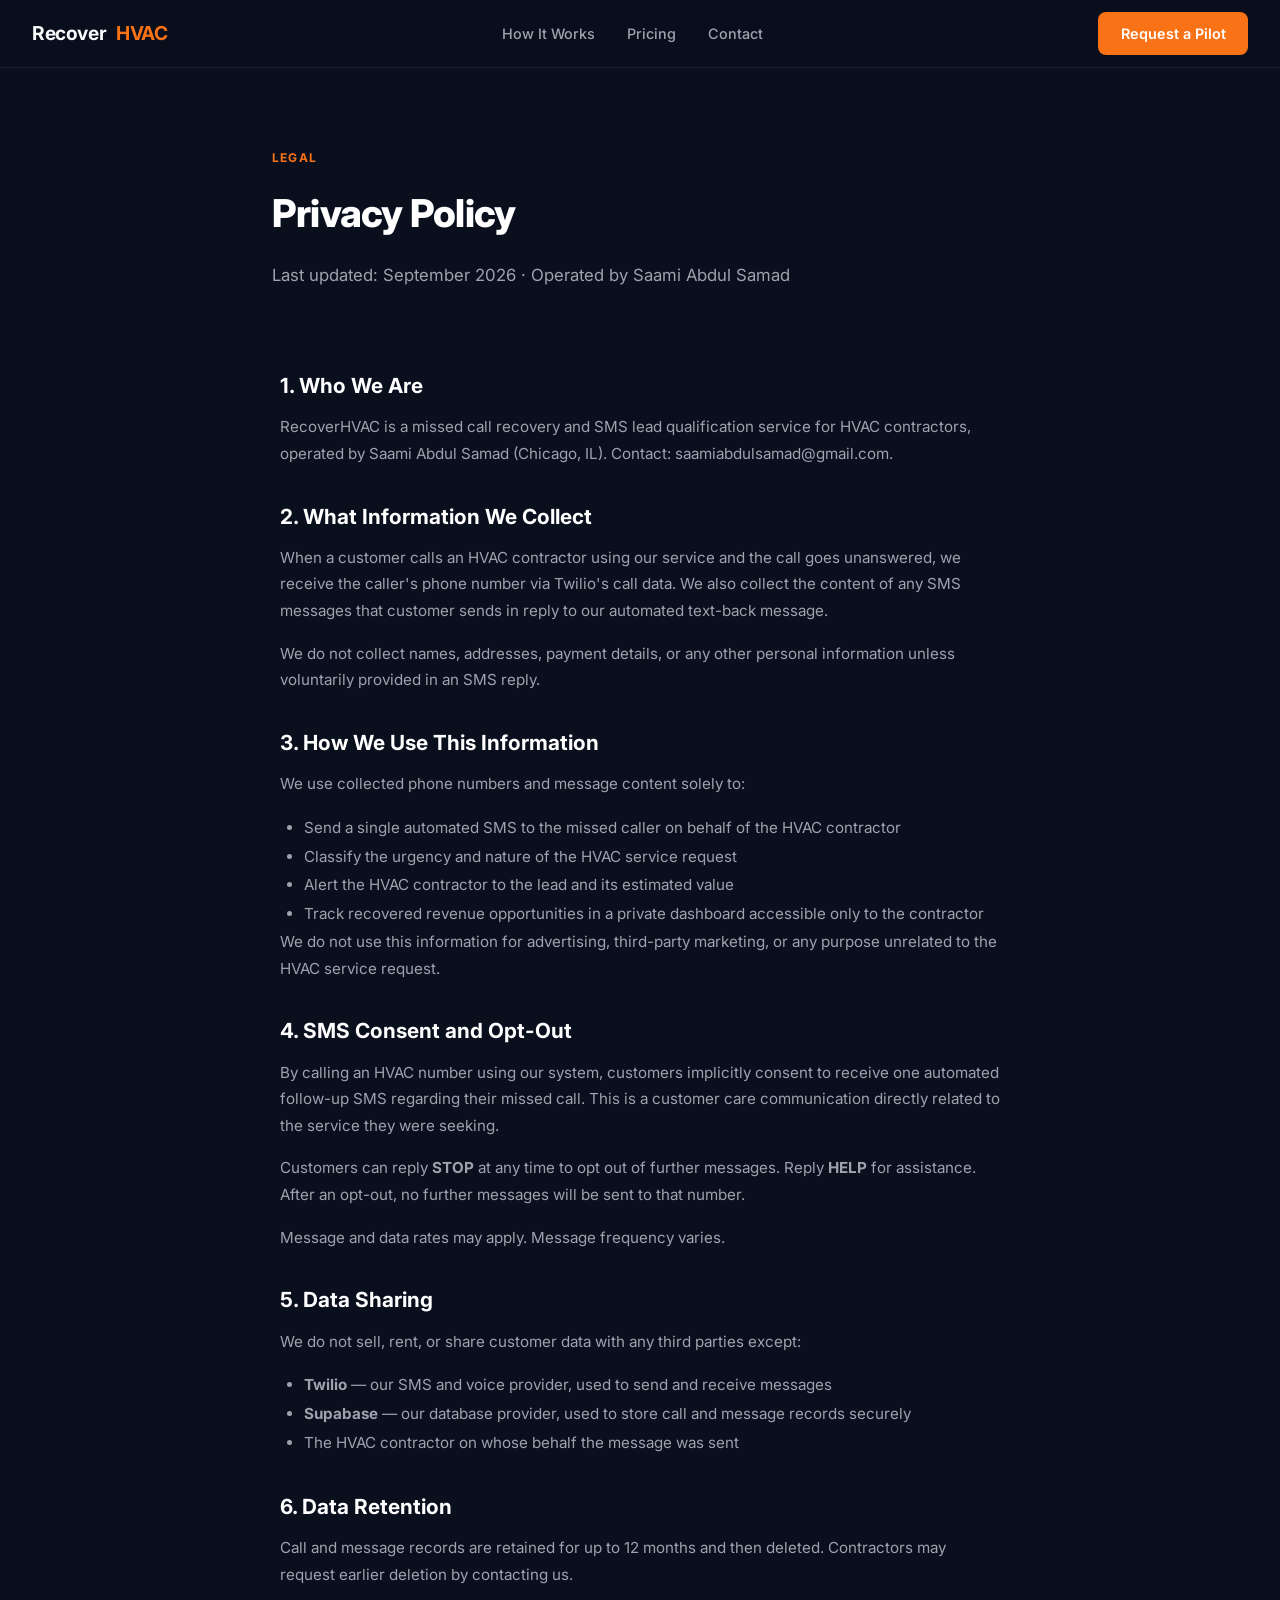
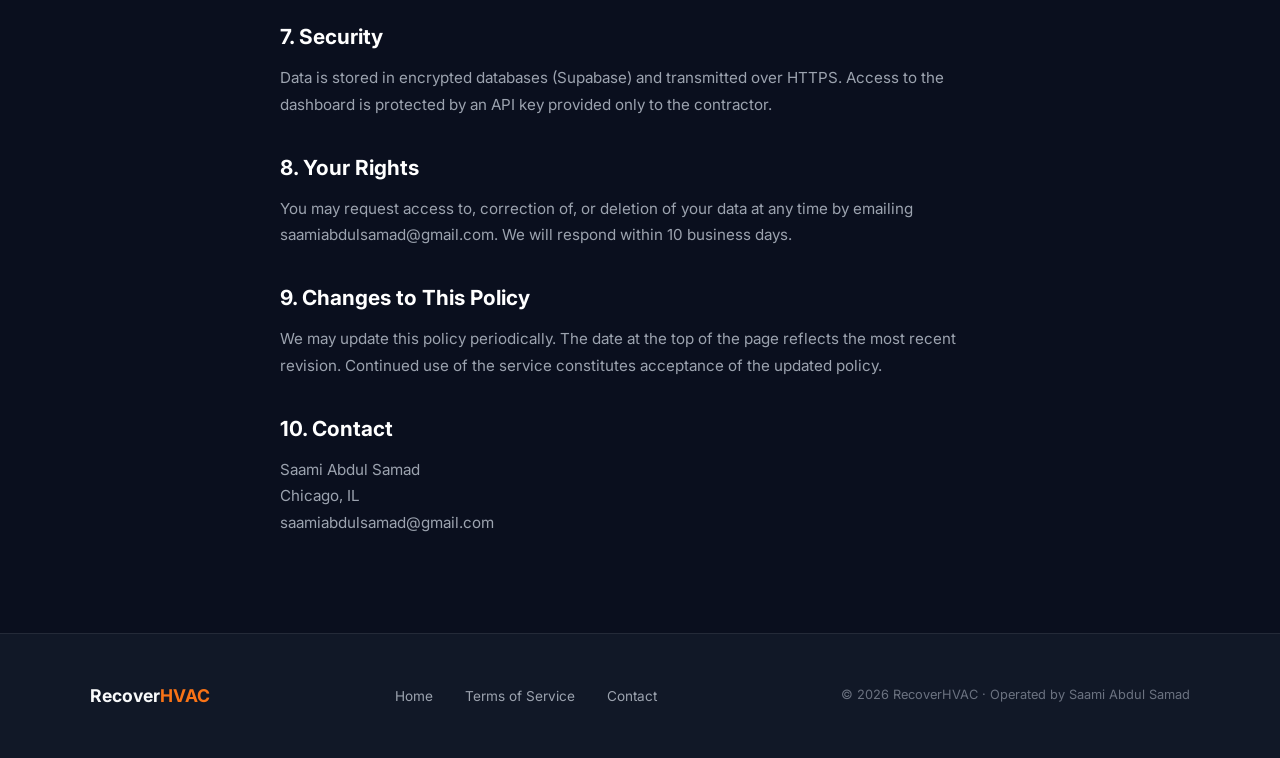
==== privacy.html @ 6b8c9f1f "Initial commit: RecoverHVAC marketing site" ====
<!DOCTYPE html>
<html lang="en">
<head>
  <meta charset="UTF-8">
  <meta name="viewport" content="width=device-width, initial-scale=1.0">
  <title>Privacy Policy — RecoverHVAC</title>
  <link rel="preconnect" href="https://fonts.googleapis.com">
  <link rel="preconnect" href="https://fonts.gstatic.com" crossorigin>
  <link href="https://fonts.googleapis.com/css2?family=Inter:wght@400;500;600;700;800&display=swap" rel="stylesheet">
  <link rel="stylesheet" href="css/style.css">
</head>
<body>

<nav>
  <a href="/" class="nav-logo">Recover<span class="dot">HVAC</span></a>
  <ul class="nav-links">
    <li><a href="/#how-it-works">How It Works</a></li>
    <li><a href="/#pricing">Pricing</a></li>
    <li><a href="contact.html">Contact</a></li>
  </ul>
  <a href="contact.html" class="btn btn-primary">Request a Pilot</a>
</nav>

<div class="page-hero">
  <p class="section-label">Legal</p>
  <h1 class="section-title">Privacy Policy</h1>
  <p class="section-sub">Last updated: September 2026 · Operated by Saami Abdul Samad</p>
</div>

<section style="padding-top:0;padding-bottom:5rem;">
  <div class="container prose" style="max-width:720px;">

    <h2>1. Who We Are</h2>
    <p>RecoverHVAC is a missed call recovery and SMS lead qualification service for HVAC contractors, operated by Saami Abdul Samad (Chicago, IL). Contact: saamiabdulsamad@gmail.com.</p>

    <h2>2. What Information We Collect</h2>
    <p>When a customer calls an HVAC contractor using our service and the call goes unanswered, we receive the caller's phone number via Twilio's call data. We also collect the content of any SMS messages that customer sends in reply to our automated text-back message.</p>
    <p>We do not collect names, addresses, payment details, or any other personal information unless voluntarily provided in an SMS reply.</p>

    <h2>3. How We Use This Information</h2>
    <p>We use collected phone numbers and message content solely to:</p>
    <ul>
      <li>Send a single automated SMS to the missed caller on behalf of the HVAC contractor</li>
      <li>Classify the urgency and nature of the HVAC service request</li>
      <li>Alert the HVAC contractor to the lead and its estimated value</li>
      <li>Track recovered revenue opportunities in a private dashboard accessible only to the contractor</li>
    </ul>
    <p>We do not use this information for advertising, third-party marketing, or any purpose unrelated to the HVAC service request.</p>

    <h2>4. SMS Consent and Opt-Out</h2>
    <p>By calling an HVAC number using our system, customers implicitly consent to receive one automated follow-up SMS regarding their missed call. This is a customer care communication directly related to the service they were seeking.</p>
    <p>Customers can reply <strong>STOP</strong> at any time to opt out of further messages. Reply <strong>HELP</strong> for assistance. After an opt-out, no further messages will be sent to that number.</p>
    <p>Message and data rates may apply. Message frequency varies.</p>

    <h2>5. Data Sharing</h2>
    <p>We do not sell, rent, or share customer data with any third parties except:</p>
    <ul>
      <li><strong>Twilio</strong> — our SMS and voice provider, used to send and receive messages</li>
      <li><strong>Supabase</strong> — our database provider, used to store call and message records securely</li>
      <li>The HVAC contractor on whose behalf the message was sent</li>
    </ul>

    <h2>6. Data Retention</h2>
    <p>Call and message records are retained for up to 12 months and then deleted. Contractors may request earlier deletion by contacting us.</p>

    <h2>7. Security</h2>
    <p>Data is stored in encrypted databases (Supabase) and transmitted over HTTPS. Access to the dashboard is protected by an API key provided only to the contractor.</p>

    <h2>8. Your Rights</h2>
    <p>You may request access to, correction of, or deletion of your data at any time by emailing saamiabdulsamad@gmail.com. We will respond within 10 business days.</p>

    <h2>9. Changes to This Policy</h2>
    <p>We may update this policy periodically. The date at the top of the page reflects the most recent revision. Continued use of the service constitutes acceptance of the updated policy.</p>

    <h2>10. Contact</h2>
    <p>Saami Abdul Samad<br>Chicago, IL<br>saamiabdulsamad@gmail.com</p>

  </div>
</section>

<footer>
  <div class="footer-inner">
    <div class="footer-logo">Recover<span style="color:var(--orange)">HVAC</span></div>
    <ul class="footer-links">
      <li><a href="/">Home</a></li>
      <li><a href="terms.html">Terms of Service</a></li>
      <li><a href="contact.html">Contact</a></li>
    </ul>
    <p class="footer-copy">© 2026 RecoverHVAC · Operated by Saami Abdul Samad</p>
  </div>
</footer>

</body>
</html>
---- css/style.css ----
/* RecoverHVAC — Professional SaaS Stylesheet */

:root {
  --navy: #0a0f1e;
  --navy-2: #111827;
  --navy-3: #1f2937;
  --border: rgba(255,255,255,0.08);
  --orange: #f97316;
  --orange-dark: #ea6c0a;
  --green: #10b981;
  --text: #f9fafb;
  --muted: #9ca3af;
  --subtle: #6b7280;
}

*, *::before, *::after { box-sizing: border-box; margin: 0; padding: 0; }

html { scroll-behavior: smooth; }

body {
  background: var(--navy);
  color: var(--text);
  font-family: 'Inter', -apple-system, BlinkMacSystemFont, 'Segoe UI', sans-serif;
  font-size: 16px;
  line-height: 1.6;
}

a { color: inherit; text-decoration: none; }
img { max-width: 100%; display: block; }

/* ── NAV ── */
nav {
  position: sticky;
  top: 0;
  z-index: 100;
  background: rgba(10,15,30,0.92);
  backdrop-filter: blur(16px);
  border-bottom: 1px solid var(--border);
  padding: 0 2rem;
  height: 68px;
  display: flex;
  align-items: center;
  justify-content: space-between;
}

.nav-logo {
  display: flex;
  align-items: center;
  gap: 0.6rem;
  font-size: 1.2rem;
  font-weight: 700;
  letter-spacing: -0.02em;
}

.nav-logo .dot { color: var(--orange); }

.nav-links {
  display: flex;
  align-items: center;
  gap: 2rem;
  list-style: none;
}

.nav-links a {
  color: var(--muted);
  font-size: 0.9rem;
  font-weight: 500;
  transition: color 0.2s;
}

.nav-links a:hover { color: var(--text); }

.btn {
  display: inline-block;
  padding: 0.6rem 1.4rem;
  border-radius: 8px;
  font-size: 0.9rem;
  font-weight: 600;
  cursor: pointer;
  transition: all 0.2s;
  border: none;
}

.btn-primary {
  background: var(--orange);
  color: #fff;
}

.btn-primary:hover { background: var(--orange-dark); transform: translateY(-1px); }

.btn-outline {
  background: transparent;
  border: 1px solid var(--border);
  color: var(--text);
}

.btn-outline:hover { border-color: rgba(255,255,255,0.25); }

.btn-lg {
  padding: 0.85rem 2rem;
  font-size: 1rem;
  border-radius: 10px;
}

/* ── HERO ── */
.hero {
  text-align: center;
  padding: 7rem 2rem 5rem;
  max-width: 860px;
  margin: 0 auto;
}

.hero-badge {
  display: inline-flex;
  align-items: center;
  gap: 0.5rem;
  background: rgba(249,115,22,0.12);
  border: 1px solid rgba(249,115,22,0.3);
  color: var(--orange);
  padding: 0.4rem 1rem;
  border-radius: 999px;
  font-size: 0.8rem;
  font-weight: 600;
  margin-bottom: 1.75rem;
  text-transform: uppercase;
  letter-spacing: 0.05em;
}

.hero h1 {
  font-size: clamp(2.4rem, 5vw, 3.6rem);
  font-weight: 800;
  line-height: 1.1;
  letter-spacing: -0.03em;
  margin-bottom: 1.25rem;
  color: #fff;
}

.hero h1 span { color: var(--orange); }

.hero p {
  font-size: 1.2rem;
  color: var(--muted);
  max-width: 580px;
  margin: 0 auto 2.5rem;
  line-height: 1.7;
}

.hero-cta {
  display: flex;
  align-items: center;
  justify-content: center;
  gap: 1rem;
  flex-wrap: wrap;
}

.hero-note {
  margin-top: 1.25rem;
  font-size: 0.8rem;
  color: var(--subtle);
}

/* ── STATS BAR ── */
.stats-bar {
  border-top: 1px solid var(--border);
  border-bottom: 1px solid var(--border);
  background: var(--navy-2);
  padding: 1.75rem 2rem;
}

.stats-inner {
  max-width: 1100px;
  margin: 0 auto;
  display: flex;
  justify-content: space-around;
  flex-wrap: wrap;
  gap: 2rem;
}

.stat {
  text-align: center;
}

.stat-value {
  font-size: 2rem;
  font-weight: 800;
  color: var(--orange);
  letter-spacing: -0.03em;
}

.stat-label {
  font-size: 0.85rem;
  color: var(--muted);
  margin-top: 0.2rem;
}

/* ── SECTIONS ── */
section { padding: 5rem 2rem; }

.container { max-width: 1100px; margin: 0 auto; }

.section-label {
  font-size: 0.75rem;
  font-weight: 700;
  text-transform: uppercase;
  letter-spacing: 0.1em;
  color: var(--orange);
  margin-bottom: 1rem;
}

.section-title {
  font-size: clamp(1.8rem, 3vw, 2.4rem);
  font-weight: 800;
  letter-spacing: -0.02em;
  color: #fff;
  margin-bottom: 1rem;
}

.section-sub {
  font-size: 1.05rem;
  color: var(--muted);
  max-width: 520px;
  line-height: 1.7;
}

/* ── PROBLEM ── */
.problem-grid {
  display: grid;
  grid-template-columns: repeat(auto-fit, minmax(280px, 1fr));
  gap: 1.5rem;
  margin-top: 3rem;
}

.problem-card {
  background: var(--navy-2);
  border: 1px solid var(--border);
  border-radius: 14px;
  padding: 1.75rem;
  transition: border-color 0.2s;
}

.problem-card:hover { border-color: rgba(249,115,22,0.3); }

.problem-icon {
  font-size: 1.75rem;
  margin-bottom: 1rem;
}

.problem-card h3 {
  font-size: 1rem;
  font-weight: 700;
  margin-bottom: 0.5rem;
  color: #fff;
}

.problem-card p {
  font-size: 0.9rem;
  color: var(--muted);
  line-height: 1.6;
}

/* ── HOW IT WORKS ── */
.how-bg { background: var(--navy-2); }

.steps {
  display: grid;
  grid-template-columns: repeat(auto-fit, minmax(160px, 1fr));
  gap: 0;
  margin-top: 3.5rem;
  position: relative;
}

.steps::before {
  content: '';
  position: absolute;
  top: 28px;
  left: 10%;
  right: 10%;
  height: 2px;
  background: linear-gradient(90deg, var(--orange), var(--green));
  opacity: 0.3;
}

.step {
  text-align: center;
  padding: 0 1rem;
  position: relative;
}

.step-num {
  width: 56px;
  height: 56px;
  border-radius: 50%;
  background: var(--navy);
  border: 2px solid var(--orange);
  display: flex;
  align-items: center;
  justify-content: center;
  font-size: 1.1rem;
  font-weight: 800;
  color: var(--orange);
  margin: 0 auto 1.25rem;
  position: relative;
  z-index: 1;
}

.step h3 {
  font-size: 0.95rem;
  font-weight: 700;
  color: #fff;
  margin-bottom: 0.4rem;
}

.step p {
  font-size: 0.82rem;
  color: var(--muted);
  line-height: 1.5;
}

/* ── DASHBOARD PREVIEW ── */
.dashboard-preview {
  margin-top: 3.5rem;
  border: 1px solid var(--border);
  border-radius: 16px;
  overflow: hidden;
  background: var(--navy-2);
}

.dashboard-bar {
  background: var(--navy-3);
  padding: 0.75rem 1.25rem;
  display: flex;
  align-items: center;
  gap: 0.5rem;
  border-bottom: 1px solid var(--border);
}

.dot-red { width: 12px; height: 12px; border-radius: 50%; background: #ef4444; }
.dot-yellow { width: 12px; height: 12px; border-radius: 50%; background: #f59e0b; }
.dot-green { width: 12px; height: 12px; border-radius: 50%; background: #10b981; }

.dashboard-url {
  font-size: 0.78rem;
  color: var(--subtle);
  font-family: monospace;
  margin-left: 0.75rem;
}

.dashboard-content {
  padding: 1.5rem;
}

.dash-metrics {
  display: grid;
  grid-template-columns: repeat(3, 1fr);
  gap: 1rem;
  margin-bottom: 1.5rem;
}

.dash-metric {
  background: var(--navy);
  border: 1px solid var(--border);
  border-radius: 10px;
  padding: 1rem;
}

.dash-metric-label { font-size: 0.75rem; color: var(--muted); margin-bottom: 0.4rem; }
.dash-metric-value { font-size: 1.5rem; font-weight: 800; font-family: monospace; }
.dash-metric-value.green { color: var(--green); }
.dash-metric-value.orange { color: var(--orange); }
.dash-metric-value.blue { color: #60a5fa; }
.dash-metric-sub { font-size: 0.72rem; color: var(--subtle); margin-top: 0.25rem; }

.dash-table-header {
  display: grid;
  grid-template-columns: 1.5fr 2fr 1fr 1fr 1fr;
  padding: 0.6rem 1rem;
  border-bottom: 1px solid var(--border);
  font-size: 0.72rem;
  text-transform: uppercase;
  letter-spacing: 0.06em;
  color: var(--subtle);
}

.dash-row {
  display: grid;
  grid-template-columns: 1.5fr 2fr 1fr 1fr 1fr;
  padding: 0.9rem 1rem;
  border-bottom: 1px solid rgba(255,255,255,0.03);
  font-size: 0.85rem;
  align-items: center;
}

.dash-row:last-child { border-bottom: none; }

.dash-phone { font-family: monospace; color: var(--muted); }

.tag {
  display: inline-block;
  padding: 0.2rem 0.55rem;
  border-radius: 5px;
  font-size: 0.72rem;
  font-weight: 700;
}

.tag-emergency { background: rgba(239,68,68,0.15); color: #f87171; }
.tag-high { background: rgba(249,115,22,0.15); color: var(--orange); }
.tag-med { background: rgba(96,165,250,0.15); color: #60a5fa; }
.tag-recovered { background: rgba(16,185,129,0.15); color: var(--green); }
.tag-unbooked { background: rgba(249,115,22,0.15); color: var(--orange); }

.dash-value { color: var(--green); font-family: monospace; font-weight: 600; }

.demo-label {
  text-align: center;
  margin-top: 1rem;
  font-size: 0.78rem;
  color: var(--subtle);
}

/* ── PRICING ── */
.pricing-card {
  max-width: 480px;
  margin: 3rem auto 0;
  background: var(--navy-2);
  border: 1px solid rgba(249,115,22,0.4);
  border-radius: 20px;
  padding: 2.5rem;
  text-align: center;
  position: relative;
  overflow: hidden;
}

.pricing-card::before {
  content: '';
  position: absolute;
  top: 0; left: 0; right: 0;
  height: 3px;
  background: linear-gradient(90deg, var(--orange), #fbbf24);
}

.pricing-badge {
  display: inline-block;
  background: rgba(249,115,22,0.15);
  border: 1px solid rgba(249,115,22,0.3);
  color: var(--orange);
  font-size: 0.75rem;
  font-weight: 700;
  text-transform: uppercase;
  letter-spacing: 0.08em;
  padding: 0.3rem 0.9rem;
  border-radius: 999px;
  margin-bottom: 1.25rem;
}

.pricing-price {
  font-size: 3.5rem;
  font-weight: 800;
  color: #fff;
  letter-spacing: -0.04em;
  line-height: 1;
}

.pricing-price sup { font-size: 1.5rem; vertical-align: super; }

.pricing-desc {
  color: var(--muted);
  font-size: 0.9rem;
  margin: 0.75rem 0 1.75rem;
}

.pricing-features {
  list-style: none;
  text-align: left;
  margin-bottom: 2rem;
}

.pricing-features li {
  padding: 0.55rem 0;
  font-size: 0.9rem;
  color: var(--muted);
  display: flex;
  align-items: center;
  gap: 0.75rem;
  border-bottom: 1px solid var(--border);
}

.pricing-features li:last-child { border-bottom: none; }
.pricing-features li::before { content: '✓'; color: var(--green); font-weight: 700; flex-shrink: 0; }

.pricing-note { font-size: 0.78rem; color: var(--subtle); margin-top: 1rem; }

/* ── CTA SECTION ── */
.cta-section {
  background: linear-gradient(135deg, rgba(249,115,22,0.1), rgba(16,185,129,0.05));
  border-top: 1px solid var(--border);
  border-bottom: 1px solid var(--border);
  text-align: center;
}

.cta-section h2 {
  font-size: clamp(1.8rem, 3vw, 2.4rem);
  font-weight: 800;
  letter-spacing: -0.02em;
  margin-bottom: 1rem;
}

.cta-section p { color: var(--muted); font-size: 1.05rem; margin-bottom: 2rem; }

/* ── FOOTER ── */
footer {
  background: var(--navy-2);
  border-top: 1px solid var(--border);
  padding: 3rem 2rem;
}

.footer-inner {
  max-width: 1100px;
  margin: 0 auto;
  display: flex;
  justify-content: space-between;
  align-items: center;
  flex-wrap: wrap;
  gap: 1.5rem;
}

.footer-logo {
  font-size: 1.1rem;
  font-weight: 700;
}

.footer-links {
  display: flex;
  gap: 2rem;
  list-style: none;
}

.footer-links a { font-size: 0.85rem; color: var(--muted); transition: color 0.2s; }
.footer-links a:hover { color: var(--text); }

.footer-copy { font-size: 0.8rem; color: var(--subtle); }

/* ── CONTACT FORM ── */
.contact-form {
  max-width: 520px;
  margin: 3rem auto 0;
  background: var(--navy-2);
  border: 1px solid var(--border);
  border-radius: 16px;
  padding: 2.5rem;
}

.form-group { margin-bottom: 1.25rem; }

.form-group label {
  display: block;
  font-size: 0.85rem;
  font-weight: 600;
  margin-bottom: 0.4rem;
  color: var(--text);
}

.form-group input,
.form-group select,
.form-group textarea {
  width: 100%;
  background: var(--navy);
  border: 1px solid var(--border);
  border-radius: 8px;
  padding: 0.7rem 1rem;
  color: var(--text);
  font-size: 0.9rem;
  transition: border-color 0.2s;
  font-family: inherit;
}

.form-group input:focus,
.form-group select:focus,
.form-group textarea:focus {
  outline: none;
  border-color: var(--orange);
}

.form-group textarea { resize: vertical; min-height: 100px; }

/* ── INNER PAGE ── */
.page-hero {
  padding: 5rem 2rem 3rem;
  max-width: 800px;
  margin: 0 auto;
}

.prose h2 { font-size: 1.3rem; font-weight: 700; margin: 2rem 0 0.75rem; color: #fff; }
.prose p { color: var(--muted); font-size: 0.95rem; line-height: 1.75; margin-bottom: 1rem; }
.prose ul { padding-left: 1.5rem; color: var(--muted); font-size: 0.95rem; line-height: 1.9; }

/* ── RESPONSIVE ── */
@media (max-width: 768px) {
  .nav-links { display: none; }
  .steps::before { display: none; }
  .dash-metrics { grid-template-columns: 1fr; }
  .dash-table-header, .dash-row { grid-template-columns: 1fr 1fr 1fr; }
  .dash-table-header span:nth-child(4),
  .dash-table-header span:nth-child(5),
  .dash-row span:nth-child(4),
  .dash-row span:nth-child(5) { display: none; }
  .footer-inner { flex-direction: column; text-align: center; }
}
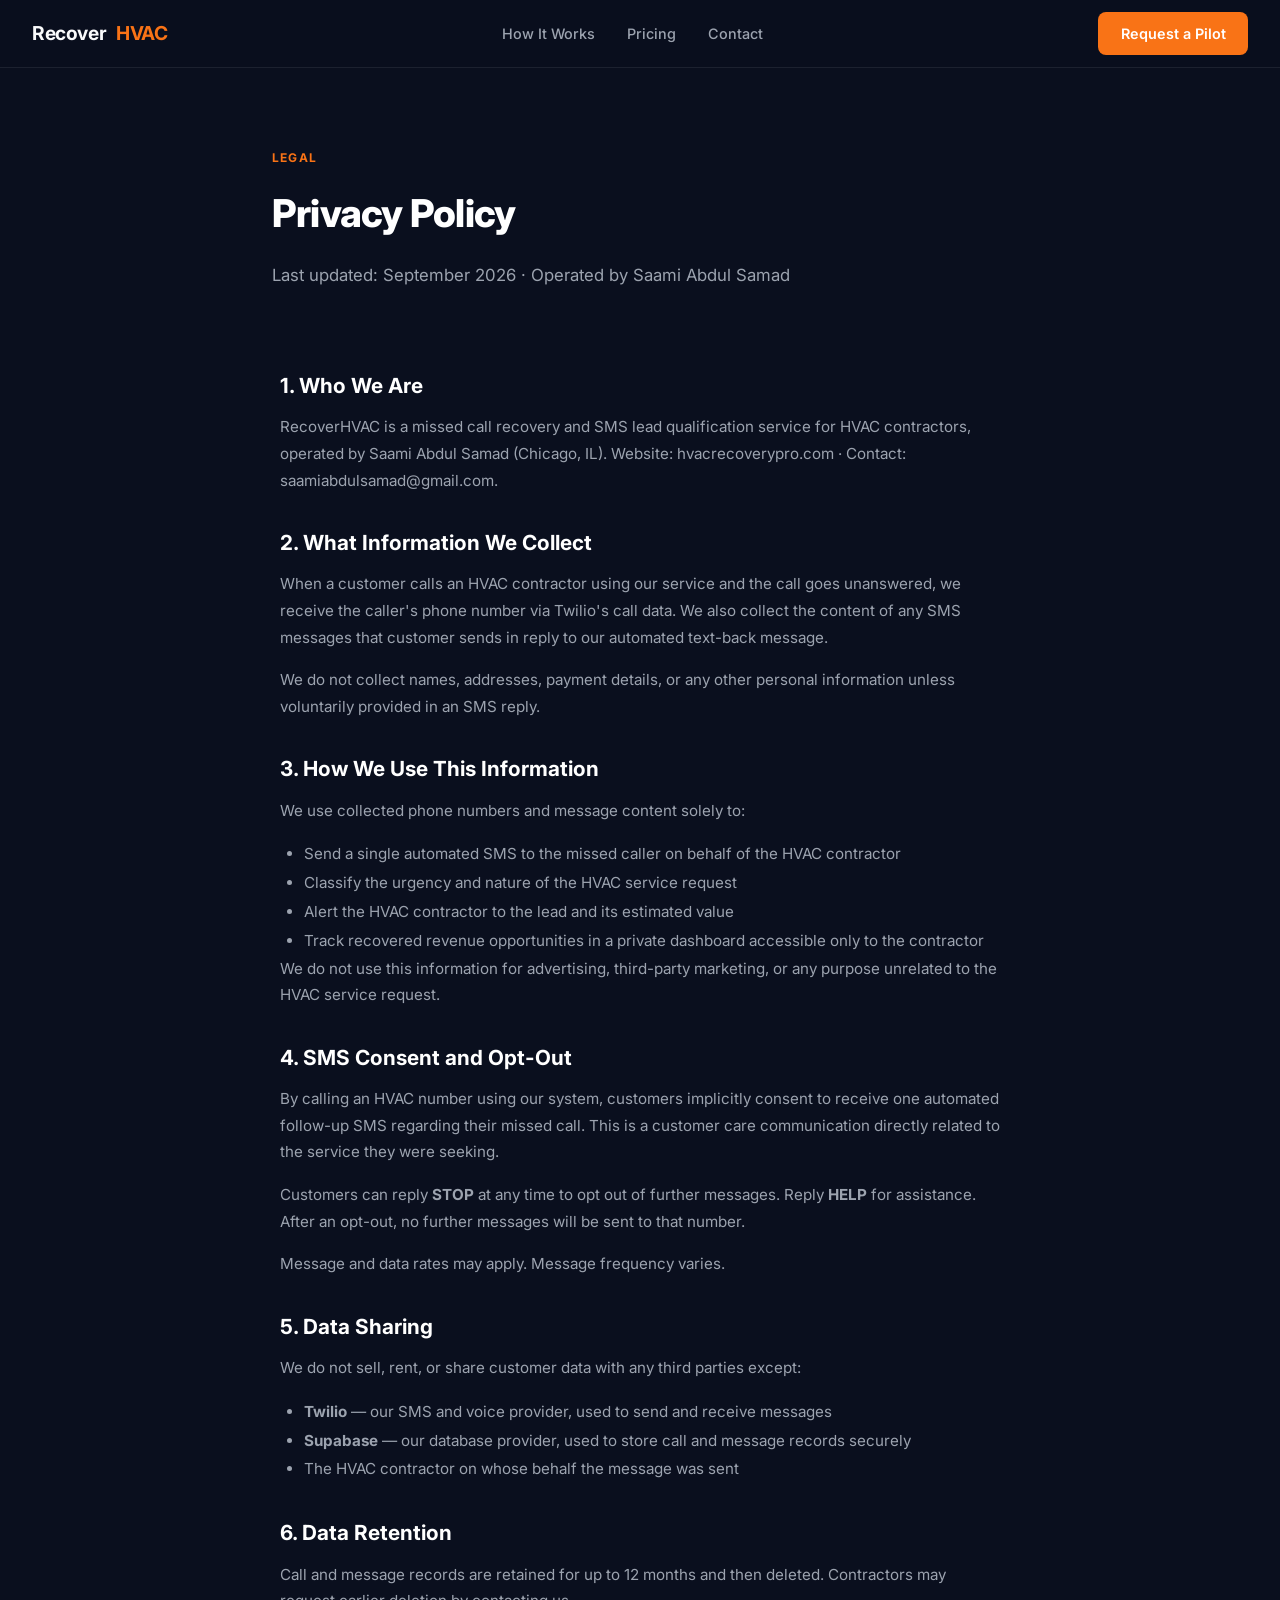
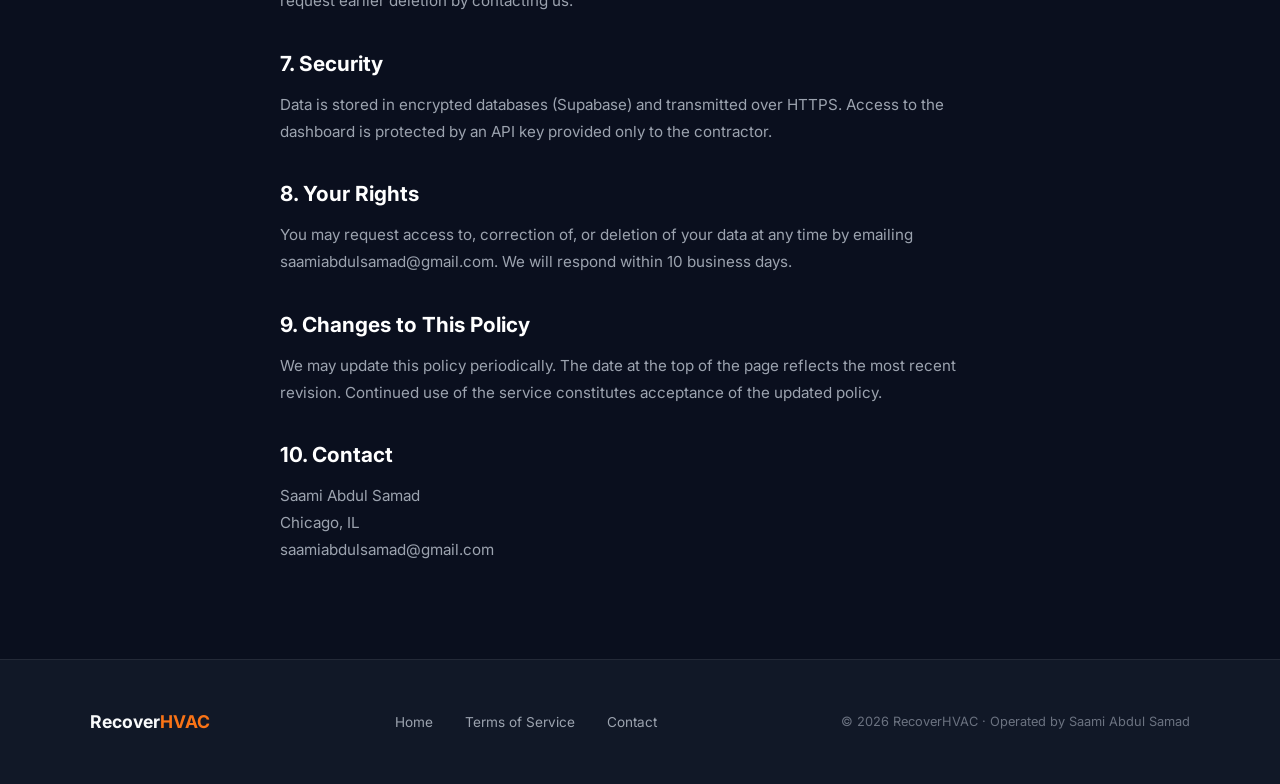
==== commit 59008350: "Update site with real domain hvacrecoverypro.com" ====
--- a/privacy.html
+++ b/privacy.html
@@ -4,6 +4,7 @@
   <meta charset="UTF-8">
   <meta name="viewport" content="width=device-width, initial-scale=1.0">
   <title>Privacy Policy — RecoverHVAC</title>
+  <link rel="canonical" href="https://hvacrecoverypro.com/privacy">
   <link rel="preconnect" href="https://fonts.googleapis.com">
   <link rel="preconnect" href="https://fonts.gstatic.com" crossorigin>
   <link href="https://fonts.googleapis.com/css2?family=Inter:wght@400;500;600;700;800&display=swap" rel="stylesheet">
@@ -31,7 +32,7 @@
   <div class="container prose" style="max-width:720px;">
 
     <h2>1. Who We Are</h2>
-    <p>RecoverHVAC is a missed call recovery and SMS lead qualification service for HVAC contractors, operated by Saami Abdul Samad (Chicago, IL). Contact: saamiabdulsamad@gmail.com.</p>
+    <p>RecoverHVAC is a missed call recovery and SMS lead qualification service for HVAC contractors, operated by Saami Abdul Samad (Chicago, IL). Website: hvacrecoverypro.com · Contact: saamiabdulsamad@gmail.com.</p>
 
     <h2>2. What Information We Collect</h2>
     <p>When a customer calls an HVAC contractor using our service and the call goes unanswered, we receive the caller's phone number via Twilio's call data. We also collect the content of any SMS messages that customer sends in reply to our automated text-back message.</p>
